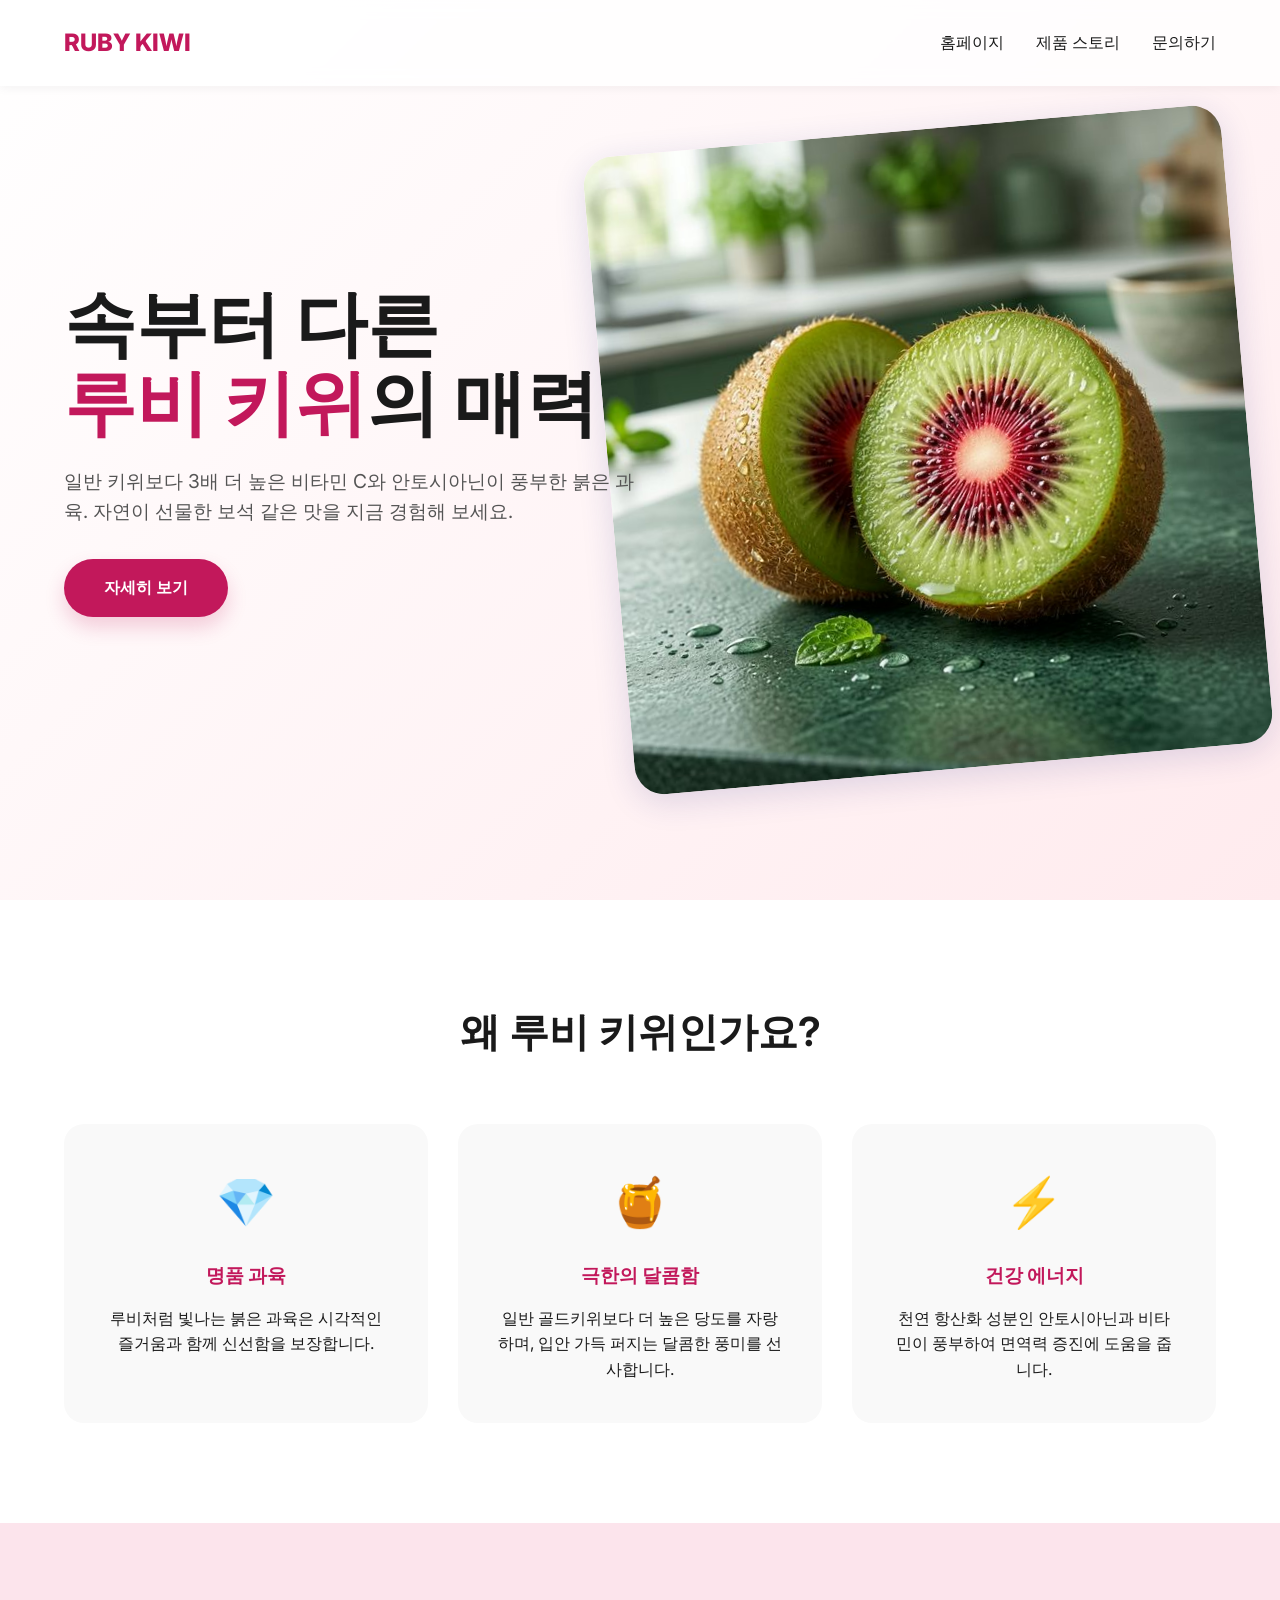
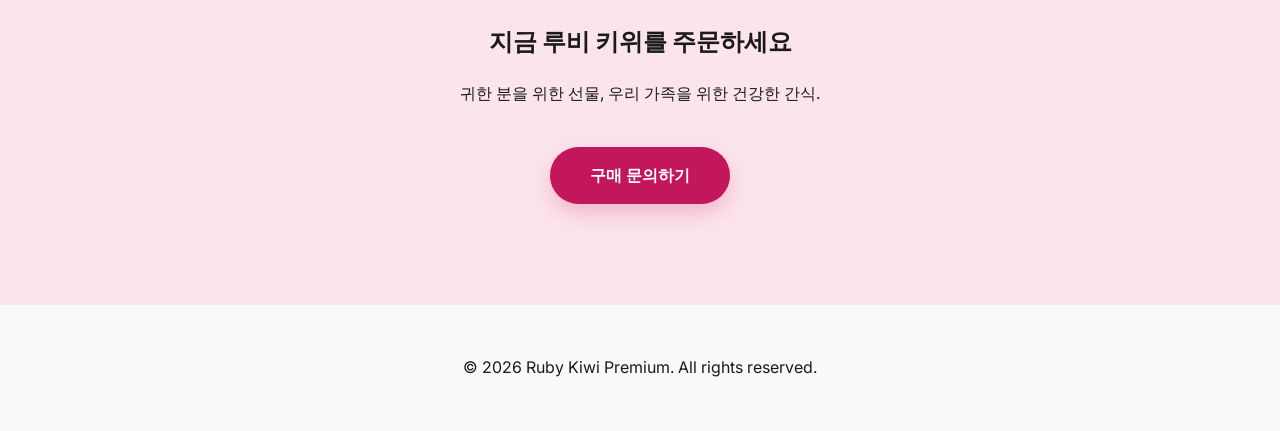
==== index.html @ 260337eb "Add files via upload" ====
<!DOCTYPE html>
<html lang="ko">

<head>
    <meta charset="UTF-8">
    <meta name="viewport" content="width=device-width, initial-scale=1.0">
    <title>Ruby Kiwi - 달콤한 붉은 유혹</title>
    <meta name="description" content="세상에서 가장 달콤하고 특별한 루비 키위를 만나보세요. 붉은 빛의 건강한 에너지를 가득 담았습니다.">
    <link rel="stylesheet" href="style.css">
    <link rel="preconnect" href="https://fonts.googleapis.com">
    <link rel="preconnect" href="https://fonts.gstatic.com" crossorigin>
    <link href="https://fonts.googleapis.com/css2?family=Inter:wght@400;600;800&display=swap" rel="stylesheet">
</head>

<body>
    <nav>
        <a href="#" class="logo">RUBY KIWI</a>
        <ul class="nav-links">
            <li><a href="#home">홈페이지</a></li>
            <li><a href="#product">제품 스토리</a></li>
            <li><a href="#contact">문의하기</a></li>
        </ul>
    </nav>

    <section class="hero" id="home">
        <div class="hero-content">
            <h1>속부터 다른<br><span>루비 키위</span>의 매력</h1>
            <p>일반 키위보다 3배 더 높은 비타민 C와 안토시아닌이 풍부한 붉은 과육. 자연이 선물한 보석 같은 맛을 지금 경험해 보세요.</p>
            <a href="#product" class="btn btn-primary">자세히 보기</a>
        </div>
        <div class="hero-image">
            <img src="assets/ruby_kiwi_hero.png" alt="Ruby Kiwi">
        </div>
    </section>

    <section class="features" id="product">
        <div class="section-title">
            <h2>왜 루비 키위인가요?</h2>
        </div>
        <div class="feature-grid">
            <div class="feature-card">
                <span class="feature-icon">💎</span>
                <h3>명품 과육</h3>
                <p>루비처럼 빛나는 붉은 과육은 시각적인 즐거움과 함께 신선함을 보장합니다.</p>
            </div>
            <div class="feature-card">
                <span class="feature-icon">🍯</span>
                <h3>극한의 달콤함</h3>
                <p>일반 골드키위보다 더 높은 당도를 자랑하며, 입안 가득 퍼지는 달콤한 풍미를 선사합니다.</p>
            </div>
            <div class="feature-card">
                <span class="feature-icon">⚡</span>
                <h3>건강 에너지</h3>
                <p>천연 항산화 성분인 안토시아닌과 비타민이 풍부하여 면역력 증진에 도움을 줍니다.</p>
            </div>
        </div>
    </section>

    <section id="contact" style="padding: 100px 5%; text-align: center; background: var(--primary-light);">
        <h2 style="margin-bottom: 20px;">지금 루비 키위를 주문하세요</h2>
        <p style="margin-bottom: 40px;">귀한 분을 위한 선물, 우리 가족을 위한 건강한 간식.</p>
        <a href="mailto:info@rubykiwi.com" class="btn btn-primary">구매 문의하기</a>
    </section>

    <footer style="padding: 50px 5%; text-align: center; border-top: 1px solid #eee;">
        <p>&copy; 2026 Ruby Kiwi Premium. All rights reserved.</p>
    </footer>
</body>

</html>
---- style.css ----
:root {
    --primary: #c2185b; /* Ruby Red */
    --primary-light: #fce4ec;
    --secondary: #4caf50; /* Green Kiwi */
    --accent: #ffd700;
    --text-dark: #1a1a1a;
    --text-light: #ffffff;
    --bg-light: #f9f9f9;
    --glass: rgba(255, 255, 255, 0.8);
    --shadow: 0 8px 32px 0 rgba(31, 38, 135, 0.15);
    --transition: all 0.3s ease;
}

* {
    margin: 0;
    padding: 0;
    box-sizing: border-box;
    font-family: 'Inter', -apple-system, sans-serif;
}

body {
    background-color: var(--bg-light);
    color: var(--text-dark);
    line-height: 1.6;
    overflow-x: hidden;
}

/* Navigation Bar */
nav {
    position: fixed;
    top: 0;
    width: 100%;
    padding: 1.5rem 5%;
    display: flex;
    justify-content: space-between;
    align-items: center;
    background: var(--glass);
    backdrop-filter: blur(8px);
    z-index: 1000;
    box-shadow: 0 2px 10px rgba(0,0,0,0.05);
}

.logo {
    font-size: 1.5rem;
    font-weight: 800;
    color: var(--primary);
    text-decoration: none;
}

.nav-links {
    display: flex;
    gap: 2rem;
    list-style: none;
}

.nav-links a {
    text-decoration: none;
    color: var(--text-dark);
    font-weight: 500;
    transition: var(--transition);
}

.nav-links a:hover {
    color: var(--primary);
}

/* Hero Section */
.hero {
    height: 100vh;
    display: flex;
    align-items: center;
    padding: 0 5%;
    background: linear-gradient(135deg, #fff 0%, #ffebee 100%);
    position: relative;
    overflow: hidden;
}

.hero-content {
    flex: 1;
    z-index: 2;
}

.hero-content h1 {
    font-size: 4.5rem;
    line-height: 1.1;
    margin-bottom: 1.5rem;
    color: var(--text-dark);
}

.hero-content h1 span {
    color: var(--primary);
    position: relative;
}

.hero-content p {
    font-size: 1.2rem;
    margin-bottom: 2rem;
    color: #555;
    max-width: 600px;
}

.btn {
    padding: 1rem 2.5rem;
    border-radius: 50px;
    text-decoration: none;
    font-weight: 600;
    display: inline-block;
    transition: var(--transition);
}

.btn-primary {
    background: var(--primary);
    color: var(--text-light);
    box-shadow: 0 10px 20px rgba(194, 24, 91, 0.2);
}

.btn-primary:hover {
    transform: translateY(-3px);
    box-shadow: 0 15px 30px rgba(194, 24, 91, 0.3);
}

.hero-image {
    flex: 1;
    display: flex;
    justify-content: center;
    position: relative;
}

.hero-image img {
    width: 120%;
    max-width: 800px;
    border-radius: 30px;
    box-shadow: var(--shadow);
    transform: rotate(-5deg);
    transition: var(--transition);
}

.hero-image img:hover {
    transform: rotate(0deg) scale(1.02);
}

/* Features Section */
.features {
    padding: 100px 5%;
    background: white;
}

.section-title {
    text-align: center;
    margin-bottom: 60px;
}

.section-title h2 {
    font-size: 2.5rem;
    color: var(--text-dark);
}

.feature-grid {
    display: grid;
    grid-template-columns: repeat(auto-fit, minmax(300px, 1fr));
    gap: 30px;
}

.feature-card {
    padding: 40px;
    border-radius: 20px;
    background: var(--bg-light);
    transition: var(--transition);
    text-align: center;
}

.feature-card:hover {
    transform: translateY(-10px);
    background: white;
    box-shadow: var(--shadow);
}

.feature-icon {
    font-size: 3rem;
    margin-bottom: 20px;
    display: block;
}

.feature-card h3 {
    margin-bottom: 15px;
    color: var(--primary);
}

/* Responsive */
@media (max-width: 768px) {
    .hero {
        flex-direction: column;
        text-align: center;
        padding-top: 120px;
    }
    .hero-content h1 {
        font-size: 3rem;
    }
    .hero-image img {
        width: 100%;
        transform: rotate(0);
        margin-top: 50px;
    }
    .nav-links {
        display: none;
    }
}
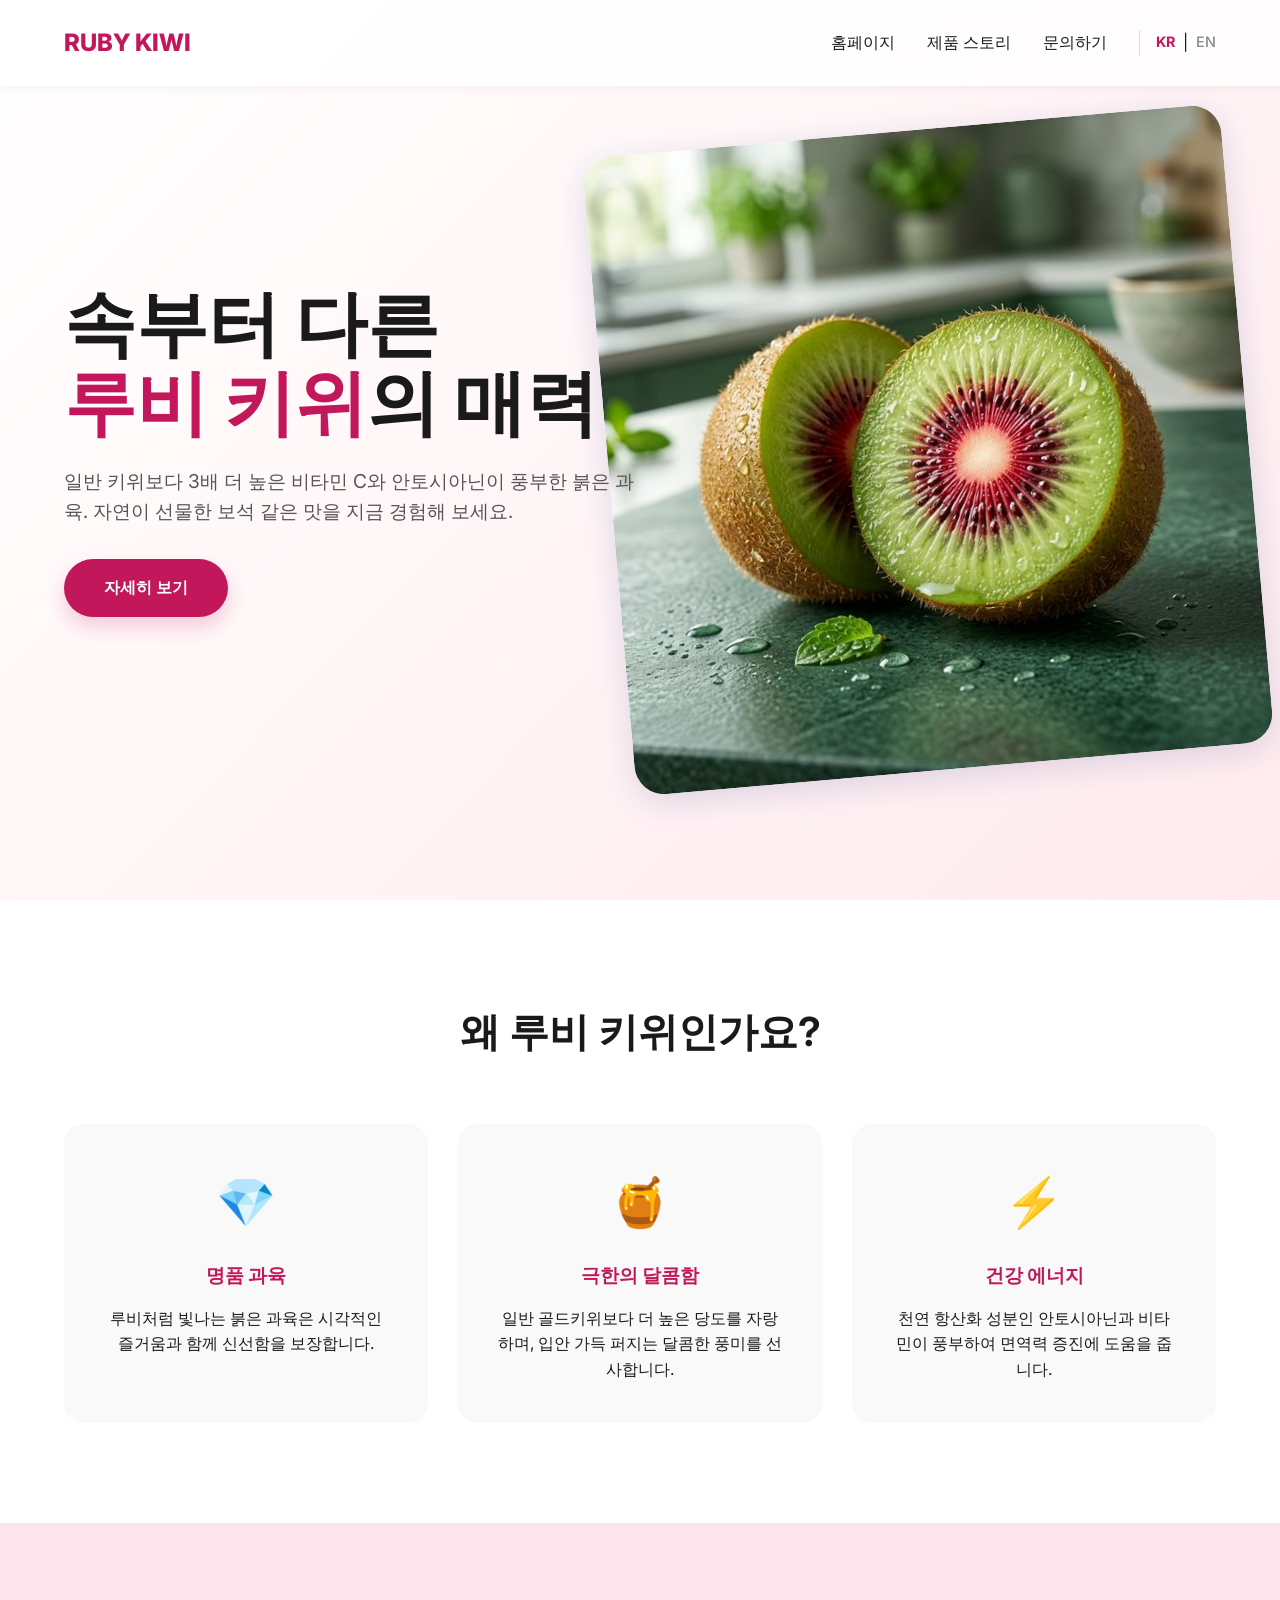
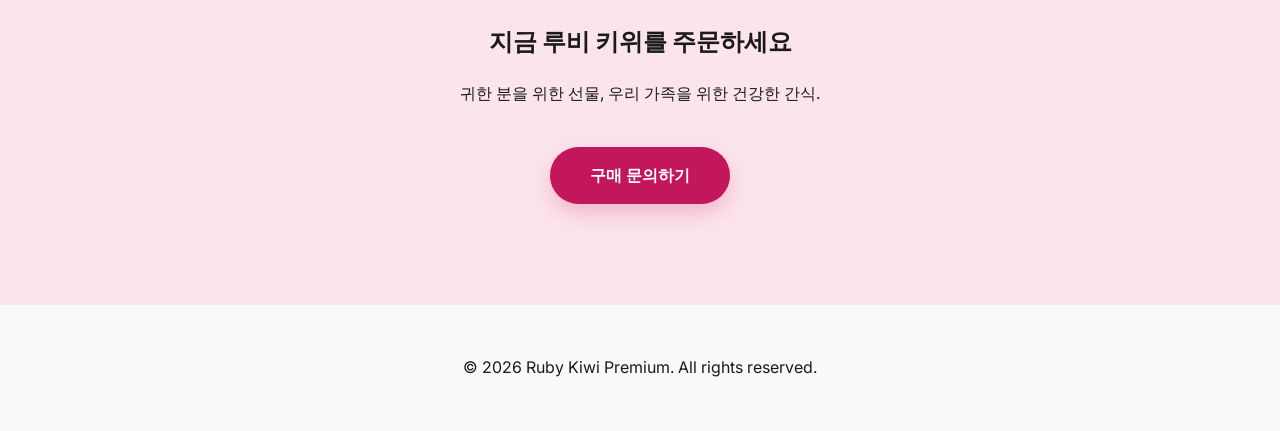
==== commit 7f369d13: "Add files via upload" ====
--- a/index.html
+++ b/index.html
@@ -19,6 +19,11 @@
             <li><a href="#home">홈페이지</a></li>
             <li><a href="#product">제품 스토리</a></li>
             <li><a href="#contact">문의하기</a></li>
+            <li class="lang-switch">
+                <a href="index.html" class="active">KR</a>
+                <span>|</span>
+                <a href="en.html">EN</a>
+            </li>
         </ul>
     </nav>
 
--- a/style.css
+++ b/style.css
@@ -1,7 +1,9 @@
 :root {
-    --primary: #c2185b; /* Ruby Red */
+    --primary: #c2185b;
+    /* Ruby Red */
     --primary-light: #fce4ec;
-    --secondary: #4caf50; /* Green Kiwi */
+    --secondary: #4caf50;
+    /* Green Kiwi */
     --accent: #ffd700;
     --text-dark: #1a1a1a;
     --text-light: #ffffff;
@@ -37,7 +39,7 @@
     background: var(--glass);
     backdrop-filter: blur(8px);
     z-index: 1000;
-    box-shadow: 0 2px 10px rgba(0,0,0,0.05);
+    box-shadow: 0 2px 10px rgba(0, 0, 0, 0.05);
 }
 
 .logo {
@@ -51,6 +53,7 @@
     display: flex;
     gap: 2rem;
     list-style: none;
+    align-items: center;
 }
 
 .nav-links a {
@@ -62,6 +65,23 @@
 
 .nav-links a:hover {
     color: var(--primary);
+}
+
+.lang-switch {
+    display: flex;
+    gap: 0.5rem;
+    padding-left: 1rem;
+    border-left: 1px solid #ddd;
+}
+
+.lang-switch a {
+    font-size: 0.9rem;
+    color: #888;
+}
+
+.lang-switch a.active {
+    color: var(--primary);
+    font-weight: 700;
 }
 
 /* Hero Section */
@@ -187,21 +207,69 @@
 }
 
 /* Responsive */
+@media (max-width: 1024px) {
+    .hero-content h1 {
+        font-size: 3.5rem;
+    }
+
+    .hero-image img {
+        width: 100%;
+    }
+}
+
 @media (max-width: 768px) {
+    nav {
+        padding: 1rem 5%;
+    }
+
+    .nav-links {
+        display: none;
+        /* In a real app, I'd add a hamburger menu */
+    }
+
+    .lang-switch-mobile {
+        display: flex;
+        gap: 1rem;
+    }
+
     .hero {
         flex-direction: column;
         text-align: center;
-        padding-top: 120px;
-    }
+        padding-top: 100px;
+        height: auto;
+        padding-bottom: 50px;
+    }
+
+    .hero-content {
+        margin-bottom: 40px;
+    }
+
     .hero-content h1 {
-        font-size: 3rem;
-    }
+        font-size: 2.8rem;
+    }
+
     .hero-image img {
+        width: 90%;
+        transform: rotate(0);
+        margin: 0 auto;
+    }
+
+    .feature-grid {
+        grid-template-columns: 1fr;
+    }
+}
+
+@media (max-width: 480px) {
+    .hero-content h1 {
+        font-size: 2.2rem;
+    }
+
+    .hero-content p {
+        font-size: 1rem;
+    }
+
+    .btn {
         width: 100%;
-        transform: rotate(0);
-        margin-top: 50px;
-    }
-    .nav-links {
-        display: none;
-    }
-}
+        text-align: center;
+    }
+}
